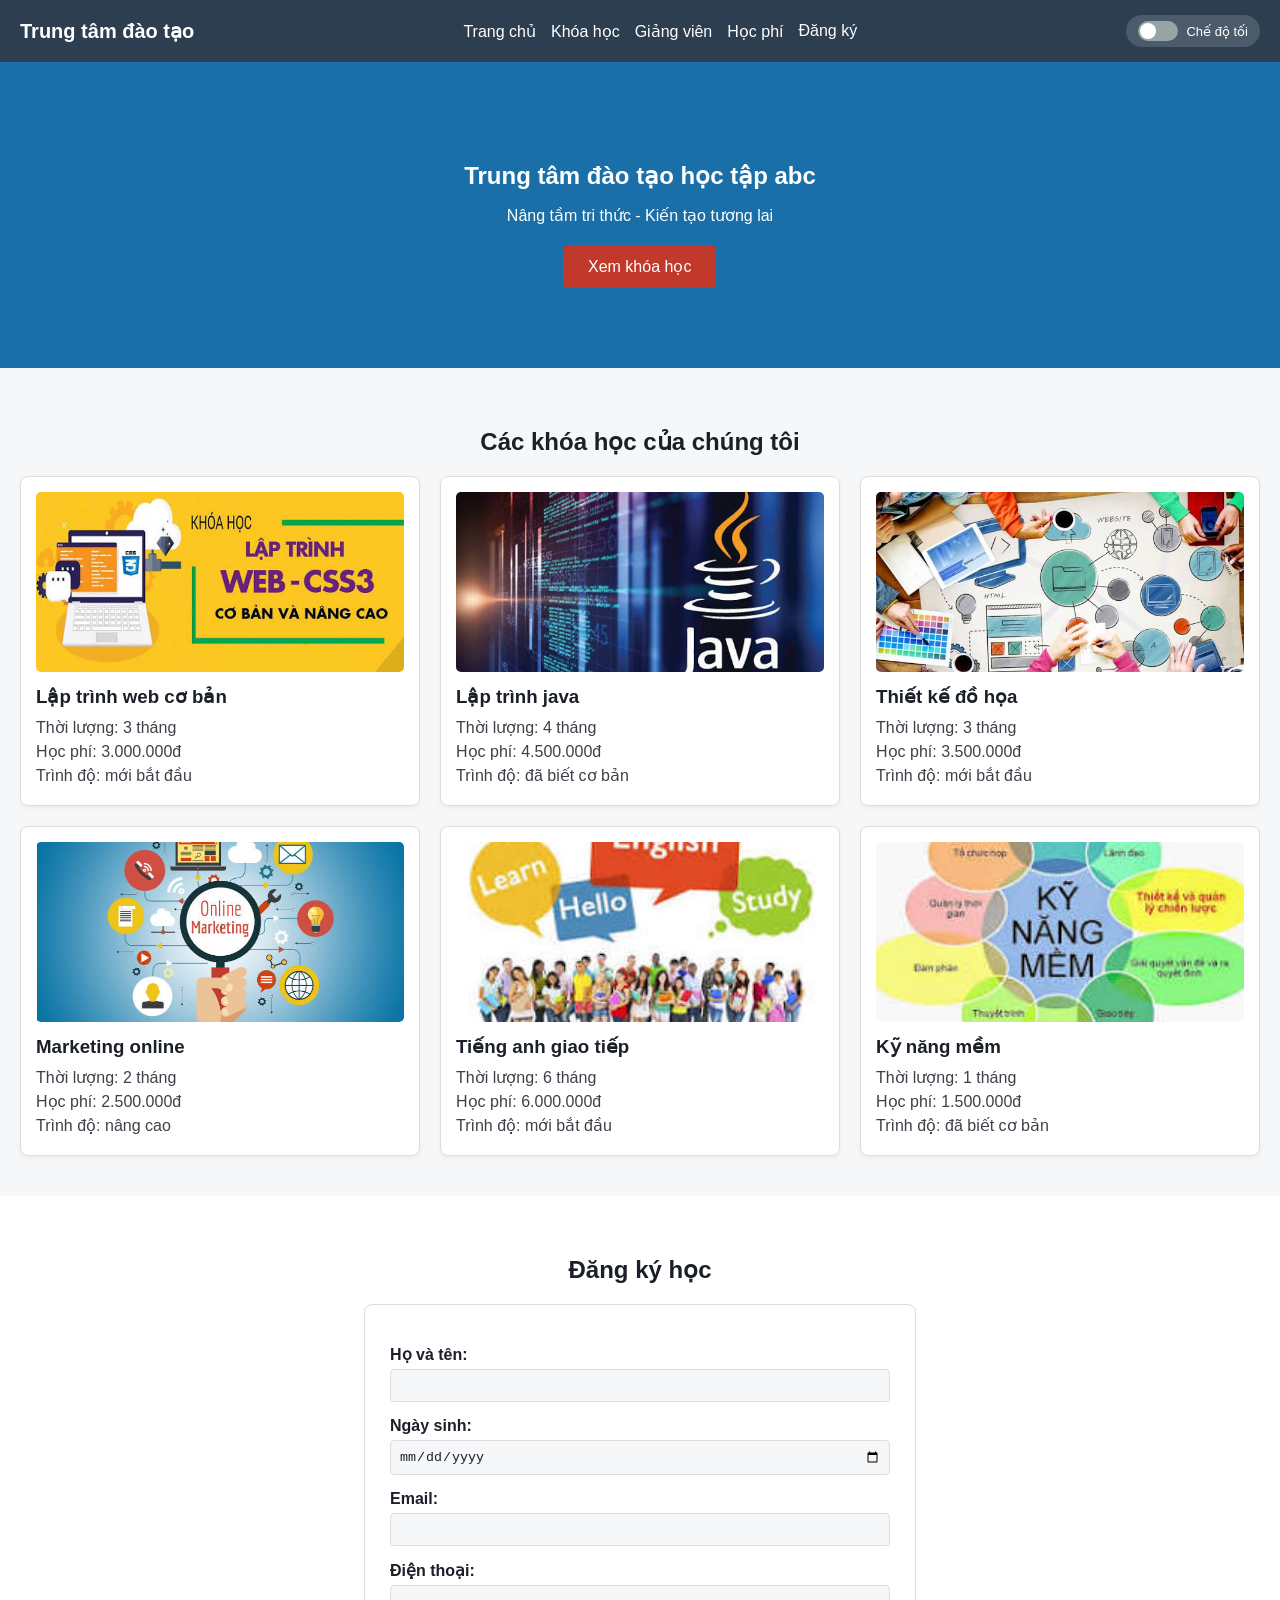
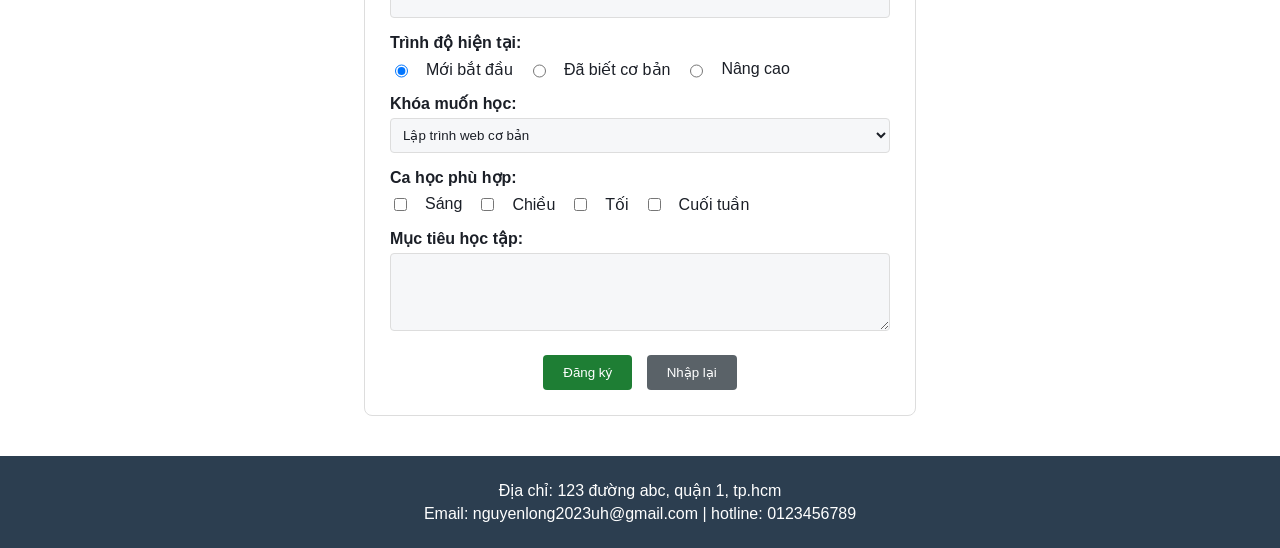
==== index.html @ 1554e59b "doi ten file thanh index.html" ====
<!DOCTYPE html>
<html lang="vi">
<head>
    <meta charset="UTF-8">
    <meta name="viewport" content="width=device-width, initial-scale=1.0">
    <meta name="description" content="trang giới thiệu trung tâm đào tạo học tập, nơi cung cấp các khóa học chất lượng.">
    <title>Trung tâm đào tạo học tập</title>
    <link rel="stylesheet" href="style.css">
    <link rel="stylesheet" href="https://cdnjs.cloudflare.com/ajax/libs/animate.css/4.1.1/animate.min.css"/>
</head>
<body class="nen">

    <header class="header">
        <div class="logo">Trung tâm đào tạo</div>
        
        <nav class="menu">
            <a href="#">Trang chủ</a>
            <a href="#">Khóa học</a>
            <a href="#">Giảng viên</a>
            <a href="#">Học phí</a>
            <a href="#dangky">Đăng ký</a>
        </nav>

        <div class="hop-cong-tac">
            <label class="cong-tac">
                <input id="toi" type="checkbox" name="lo" />
                <span class="truot"></span>
                <span class="chu-cong-tac">Chế độ tối</span>
            </label>
        </div>
    </header>

    <main>

        <section class="banner">
            <h1 class="animate__animated animate__bounce">Trung tâm đào tạo học tập abc</h1>
            <p>Nâng tầm tri thức - Kiến tạo tương lai</p>
            <a href="#khoahoc" class="nut-banner animate__animated animate__pulse">Xem khóa học</a>
        </section>

        <section id="khoahoc" class="khoa-hoc">
            <h2>Các khóa học của chúng tôi</h2>
            <div class="danh-sach-khoa">
                
                <article class="the-khoa animate__animated animate__fadeInUp">
                    <img src="img/1.jpg" alt="ảnh khóa học lập trình web cơ bản">
                    <h3>Lập trình web cơ bản</h3>
                    <p>Thời lượng: 3 tháng</p>
                    <p>Học phí: 3.000.000đ</p>
                    <p>Trình độ: mới bắt đầu</p>
                </article>

                <article class="the-khoa animate__animated animate__fadeInUp">
                    <img src="img/2.jpg" alt="ảnh khóa học lập trình java">
                    <h3>Lập trình java</h3>
                    <p>Thời lượng: 4 tháng</p>
                    <p>Học phí: 4.500.000đ</p>
                    <p>Trình độ: đã biết cơ bản</p>
                </article>

                <article class="the-khoa animate__animated animate__fadeInUp">
                    <img src="img/3.jpg" alt="ảnh khóa học thiết kế đồ họa">
                    <h3>Thiết kế đồ họa</h3>
                    <p>Thời lượng: 3 tháng</p>
                    <p>Học phí: 3.500.000đ</p>
                    <p>Trình độ: mới bắt đầu</p>
                </article>

                <article class="the-khoa animate__animated animate__fadeInUp">
                    <img src="img/4.jpg" alt="ảnh khóa học marketing online">
                    <h3>Marketing online</h3>
                    <p>Thời lượng: 2 tháng</p>
                    <p>Học phí: 2.500.000đ</p>
                    <p>Trình độ: nâng cao</p>
                </article>

                <article class="the-khoa animate__animated animate__fadeInUp">
                    <img src="img/5.jpg" alt="ảnh khóa học tiếng anh giao tiếp">
                    <h3>Tiếng anh giao tiếp</h3>
                    <p>Thời lượng: 6 tháng</p>
                    <p>Học phí: 6.000.000đ</p>
                    <p>Trình độ: mới bắt đầu</p>
                </article>

                <article class="the-khoa animate__animated animate__fadeInUp">
                    <img src="img/6.jpg" alt="ảnh khóa học kỹ năng mềm">
                    <h3>Kỹ năng mềm</h3>
                    <p>Thời lượng: 1 tháng</p>
                    <p>Học phí: 1.500.000đ</p>
                    <p>Trình độ: đã biết cơ bản</p>
                </article>

            </div>
        </section>

        <section id="dangky" class="dang-ky">
            <h2>Đăng ký học</h2>
            <form action="#" method="post">
                
                <label for="hoten">Họ và tên:</label>
                <input type="text" id="hoten" name="hoten" required>

                <label for="ngaysinh">Ngày sinh:</label>
                <input type="date" id="ngaysinh" name="ngaysinh" required>

                <label for="email">Email:</label>
                <input type="email" id="email" name="email" required>

                <label for="dienthoai">Điện thoại:</label>
                <input type="tel" id="dienthoai" name="dienthoai" required>

                <label>Trình độ hiện tại:</label>
                <div class="nhom-radio">
                    <input type="radio" id="moi-bat-dau" name="trinhdo" value="moi bat dau" checked>
                    <label for="moi-bat-dau">Mới bắt đầu</label>

                    <input type="radio" id="da-biet" name="trinhdo" value="da biet co ban">
                    <label for="da-biet">Đã biết cơ bản</label>

                    <input type="radio" id="nang-cao" name="trinhdo" value="nang cao">
                    <label for="nang-cao">Nâng cao</label>
                </div>

                <label for="khoahoc">Khóa muốn học:</label>
                <select id="khoahoc" name="khoahoc">
                    <option value="web">Lập trình web cơ bản</option>
                    <option value="java">Lập trình java</option>
                    <option value="do hoa">Thiết kế đồ họa</option>
                    <option value="marketing">Marketing online</option>
                    <option value="tieng anh">Tiếng anh giao tiếp</option>
                    <option value="ky nang">Kỹ năng mềm</option>
                </select>

                <label>Ca học phù hợp:</label>
                <div class="nhom-checkbox">
                    <input type="checkbox" id="ca-sang" name="ca-sang" value="sang">
                    <label for="ca-sang">Sáng</label>

                    <input type="checkbox" id="ca-chieu" name="ca-chieu" value="chieu">
                    <label for="ca-chieu">Chiều</label>

                    <input type="checkbox" id="ca-toi" name="ca-toi" value="toi">
                    <label for="ca-toi">Tối</label>

                    <input type="checkbox" id="ca-cuoi-tuan" name="ca-cuoi-tuan" value="cuoi tuan">
                    <label for="ca-cuoi-tuan">Cuối tuần</label>
                </div>

                <label for="muctieu">Mục tiêu học tập:</label>
                <textarea id="muctieu" name="muctieu" rows="4"></textarea>

                <div class="nhom-nut">
                    <button type="submit">Đăng ký</button>
                    <button type="reset">Nhập lại</button>
                </div>

            </form>
        </section>

    </main>

    <footer class="footer">
        <p>Địa chỉ: 123 đường abc, quận 1, tp.hcm</p>
        <p>Email: nguyenlong2023uh@gmail.com | hotline: 0123456789</p>
    </footer>

</body>
</html>
---- style.css ----
:root {
    --nen: #f6f7f9;
    --chu: #1b1f27;
    --nen-the: #ffffff;
    --vien: #dddddd;
    --chinh: #2c3e50;
    --chinh-dam: #1a252f;
    --phu: #1a6fa8;
    --nut-chinh: #1e7e34;
    --nut-reset: #5a6268;
    --mau-vang: #f1c40f;
    --mau-do: #c0392b;
    --mau-do-dam: #96281b;
    --mau-xam: #95a5a6;
    --mau-trang: #ffffff;
    --mau-den: #000000;
    --bong: rgba(0, 0, 0, 0.05);
    --bong-nut: rgba(0, 0, 0, 0.1);
}

body:has(#toi:checked) {
    --nen: #141414;
    --chu: #ffffff;
    --nen-the: #2a2a2a;
    --vien: #444444;
    --chinh: #000000;
    --chinh-dam: #333333;
    --phu: #2980b9;
    --bong: rgba(0, 0, 0, 0.4);
}

body.nen {
    margin: 0;
    font-family: Arial, sans-serif;
    background: var(--nen);
    color: var(--chu);
    transition: background-color 0.3s ease, color 0.3s ease;
}

.header {
    background-color: var(--chinh);
    color: var(--mau-trang);
    padding: 15px 20px;
    display: flex;
    justify-content: space-between;
    align-items: center;
    flex-wrap: wrap;
    gap: 15px;
}

.header .logo {
    font-size: 20px;
    font-weight: bold;
}

.menu {
    display: flex;
    gap: 15px;
}

.menu a {
    color: var(--mau-trang);
    text-decoration: none;
}

.menu a:hover {
    color: var(--mau-vang);
}

.hop-cong-tac {
    display: flex;
    align-items: center;
}

.cong-tac {
    display: flex;
    align-items: center;
    gap: 8px;
    cursor: pointer;
    background: rgba(255, 255, 255, 0.15);
    padding: 6px 12px;
    border-radius: 20px;
}

.cong-tac input {
    display: none;
}

.truot {
    width: 40px;
    height: 20px;
    background: var(--mau-xam);
    border-radius: 20px;
    position: relative;
    transition: background 0.3s;
}

.truot::before {
    content: "";
    position: absolute;
    width: 16px;
    height: 16px;
    background: var(--mau-trang);
    border-radius: 50%;
    top: 2px;
    left: 2px;
    transition: left 0.3s;
}

.cong-tac input:checked + .truot {
    background: var(--mau-vang);
}

.cong-tac input:checked + .truot::before {
    left: 22px;
}

.chu-cong-tac {
    font-size: 13px;
    color: var(--mau-trang);
}

.banner {
    background-color: var(--phu);
    color: var(--mau-trang);
    text-align: center;
    padding: 80px 20px;
    transition: background-color 0.3s ease;
}

.banner h1 {
    margin-bottom: 10px;
}

.banner p {
    margin-bottom: 20px;
}

.nut-banner {
    background-color: var(--mau-do);
    color: var(--mau-trang);
    padding: 12px 25px;
    text-decoration: none;
    border-radius: 5px;
    display: inline-block;
}

.nut-banner:hover {
    background-color: var(--mau-do-dam);
}

.khoa-hoc {
    padding: 40px 20px;
    text-align: center;
}

.danh-sach-khoa {
    display: grid;
    grid-template-columns: 1fr;
    gap: 20px;
    margin-top: 20px;
}

.the-khoa {
    background-color: var(--nen-the);
    border: 1px solid var(--vien);
    border-radius: 8px;
    padding: 15px;
    text-align: left;
    box-shadow: 0 2px 5px var(--bong);
    transition: background-color 0.3s, border-color 0.3s;
}

.the-khoa img {
    width: 100%;
    height: 180px;
    object-fit: cover;
    border-radius: 5px;
}

.the-khoa h3 {
    margin: 10px 0;
}

.the-khoa p {
    margin: 5px 0;
    color: var(--chu);
    opacity: 0.85;
}

.dang-ky {
    background-color: var(--nen-the);
    padding: 40px 20px;
    text-align: center;
    transition: background-color 0.3s;
}

form {
    max-width: 500px;
    margin: 0 auto;
    text-align: left;
    background-color: var(--nen-the);
    padding: 25px;
    border-radius: 8px;
    border: 1px solid var(--vien);
}

form label {
    display: block;
    margin-top: 15px;
    font-weight: bold;
}

form input[type="text"],
form input[type="date"],
form input[type="email"],
form input[type="tel"],
form select,
form textarea {
    width: 100%;
    padding: 8px;
    margin-top: 5px;
    border: 1px solid var(--vien);
    border-radius: 4px;
    box-sizing: border-box;
    background-color: var(--nen);
    color: var(--chu);
}

.nhom-radio,
.nhom-checkbox {
    margin-top: 8px;
    display: flex;
    gap: 15px;
    flex-wrap: wrap;
}

.nhom-radio label,
.nhom-checkbox label {
    display: inline;
    font-weight: normal;
    margin-top: 0;
}

.nhom-nut {
    margin-top: 20px;
    text-align: center;
}

.nhom-nut button {
    padding: 10px 20px;
    margin: 0 5px;
    border: none;
    border-radius: 4px;
    cursor: pointer;
    color: var(--mau-trang);
}

.nhom-nut button[type="submit"] {
    background-color: var(--nut-chinh);
}

.nhom-nut button[type="reset"] {
    background-color: var(--nut-reset);
}

.footer {
    background-color: var(--chinh);
    color: var(--mau-trang);
    text-align: center;
    padding: 20px;
    transition: background-color 0.3s;
}

.footer p {
    margin: 5px 0;
}

@media (min-width: 576px) {
    .danh-sach-khoa {
        grid-template-columns: repeat(2, 1fr);
    }
}

@media (min-width: 768px) {
    .danh-sach-khoa {
        grid-template-columns: repeat(3, 1fr);
    }
}

@media (max-width: 767px) {
    .header {
        flex-direction: column;
        align-items: flex-start;
    }

    .menu {
        flex-direction: column;
        gap: 8px;
    }
}
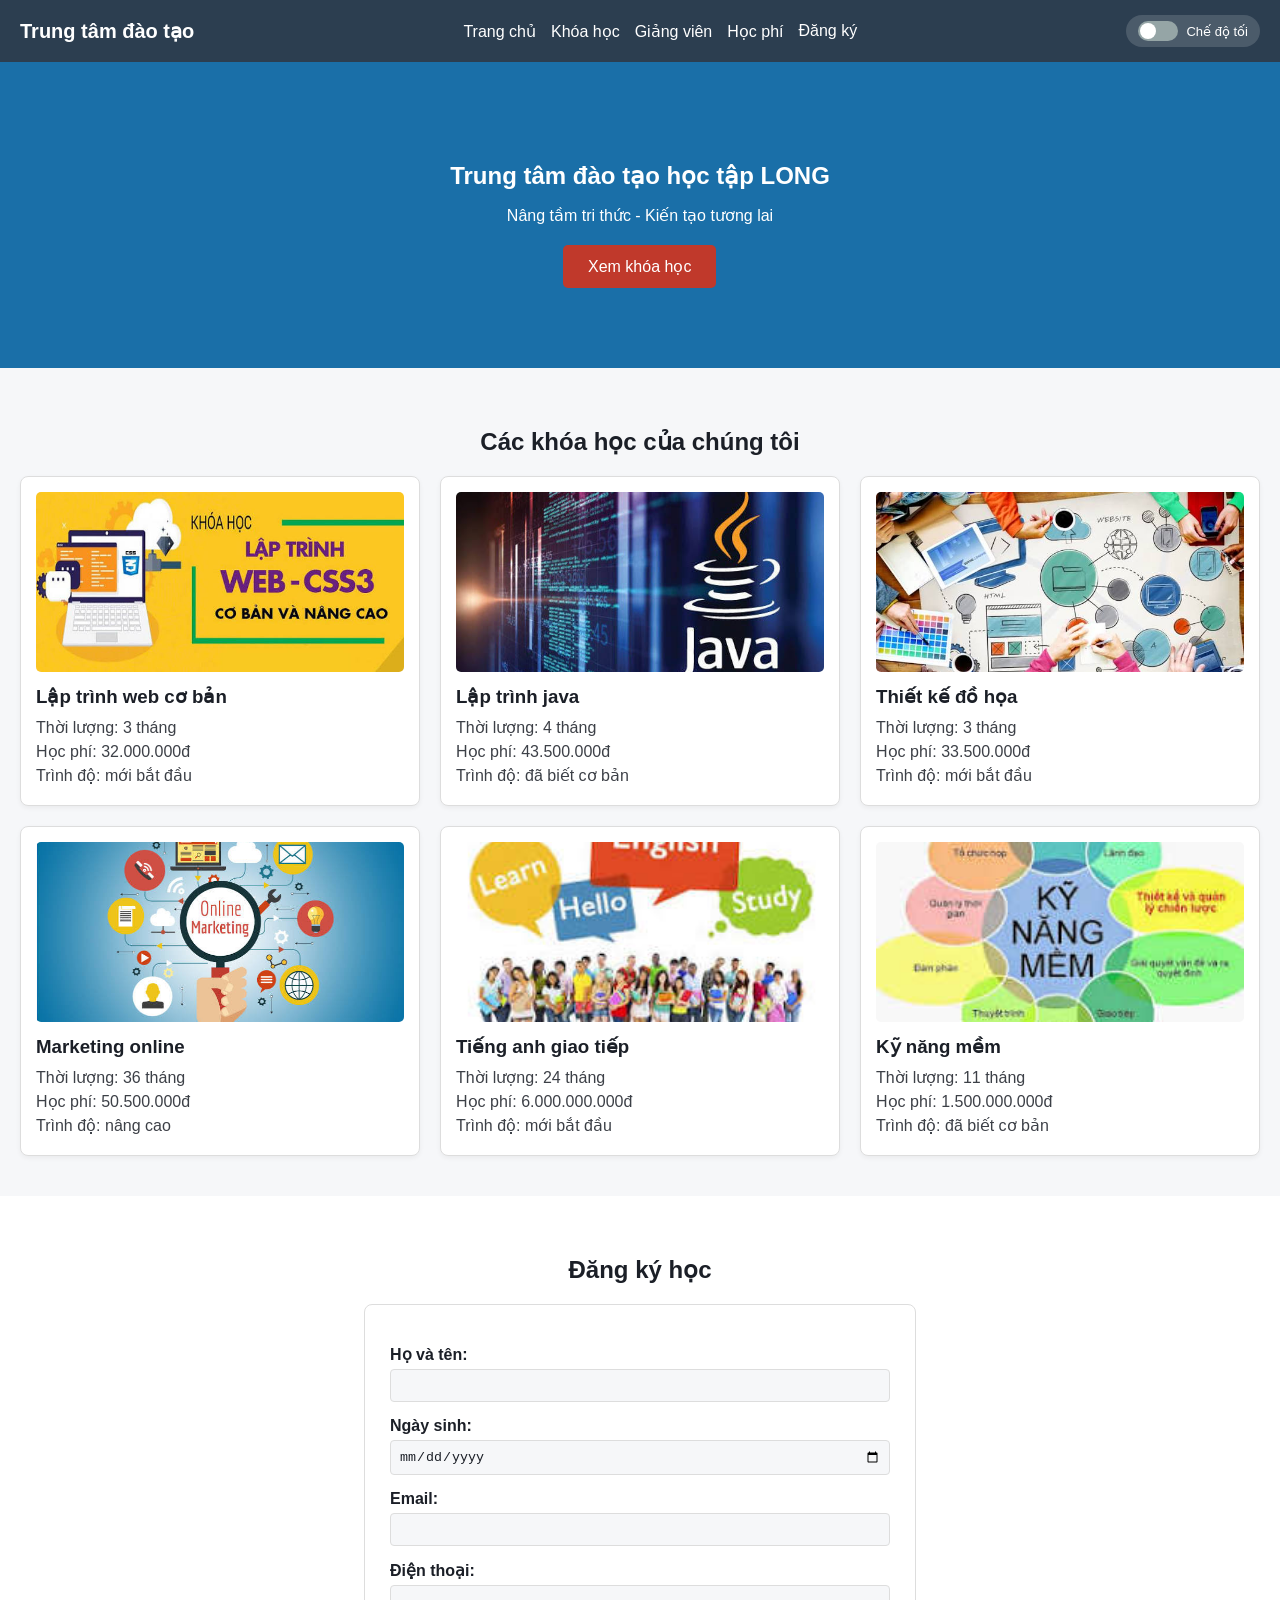
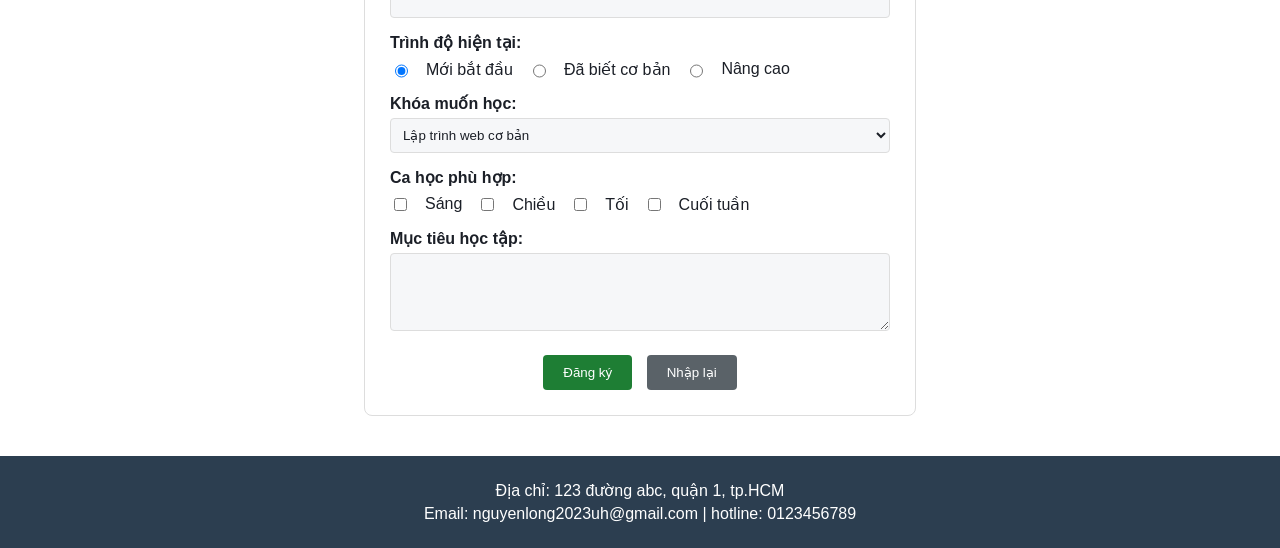
==== commit c46f5cd0: "cap nhat code" ====
--- a/index.html
+++ b/index.html
@@ -1,18 +1,21 @@
 <!DOCTYPE html>
 <html lang="vi">
+
 <head>
     <meta charset="UTF-8">
     <meta name="viewport" content="width=device-width, initial-scale=1.0">
-    <meta name="description" content="trang giới thiệu trung tâm đào tạo học tập, nơi cung cấp các khóa học chất lượng.">
-    <title>Trung tâm đào tạo học tập</title>
+    <meta name="description"
+        content="trang giới thiệu trung tâm đào tạo học tập, nơi cung cấp các khóa học chất lượng.">
+    <title>Trung tâm đào tạo học tập LONG</title>
     <link rel="stylesheet" href="style.css">
-    <link rel="stylesheet" href="https://cdnjs.cloudflare.com/ajax/libs/animate.css/4.1.1/animate.min.css"/>
+    <link rel="stylesheet" href="https://cdnjs.cloudflare.com/ajax/libs/animate.css/4.1.1/animate.min.css" />
 </head>
+
 <body class="nen">
 
     <header class="header">
         <div class="logo">Trung tâm đào tạo</div>
-        
+
         <nav class="menu">
             <a href="#">Trang chủ</a>
             <a href="#">Khóa học</a>
@@ -33,7 +36,7 @@
     <main>
 
         <section class="banner">
-            <h1 class="animate__animated animate__bounce">Trung tâm đào tạo học tập abc</h1>
+            <h1 class="animate__animated animate__bounce">Trung tâm đào tạo học tập LONG</h1>
             <p>Nâng tầm tri thức - Kiến tạo tương lai</p>
             <a href="#khoahoc" class="nut-banner animate__animated animate__pulse">Xem khóa học</a>
         </section>
@@ -41,12 +44,12 @@
         <section id="khoahoc" class="khoa-hoc">
             <h2>Các khóa học của chúng tôi</h2>
             <div class="danh-sach-khoa">
-                
+
                 <article class="the-khoa animate__animated animate__fadeInUp">
                     <img src="img/1.jpg" alt="ảnh khóa học lập trình web cơ bản">
                     <h3>Lập trình web cơ bản</h3>
                     <p>Thời lượng: 3 tháng</p>
-                    <p>Học phí: 3.000.000đ</p>
+                    <p>Học phí: 32.000.000đ</p>
                     <p>Trình độ: mới bắt đầu</p>
                 </article>
 
@@ -54,7 +57,7 @@
                     <img src="img/2.jpg" alt="ảnh khóa học lập trình java">
                     <h3>Lập trình java</h3>
                     <p>Thời lượng: 4 tháng</p>
-                    <p>Học phí: 4.500.000đ</p>
+                    <p>Học phí: 43.500.000đ</p>
                     <p>Trình độ: đã biết cơ bản</p>
                 </article>
 
@@ -62,31 +65,31 @@
                     <img src="img/3.jpg" alt="ảnh khóa học thiết kế đồ họa">
                     <h3>Thiết kế đồ họa</h3>
                     <p>Thời lượng: 3 tháng</p>
-                    <p>Học phí: 3.500.000đ</p>
+                    <p>Học phí: 33.500.000đ</p>
                     <p>Trình độ: mới bắt đầu</p>
                 </article>
 
                 <article class="the-khoa animate__animated animate__fadeInUp">
                     <img src="img/4.jpg" alt="ảnh khóa học marketing online">
                     <h3>Marketing online</h3>
-                    <p>Thời lượng: 2 tháng</p>
-                    <p>Học phí: 2.500.000đ</p>
+                    <p>Thời lượng: 36 tháng</p>
+                    <p>Học phí: 50.500.000đ</p>
                     <p>Trình độ: nâng cao</p>
                 </article>
 
                 <article class="the-khoa animate__animated animate__fadeInUp">
                     <img src="img/5.jpg" alt="ảnh khóa học tiếng anh giao tiếp">
                     <h3>Tiếng anh giao tiếp</h3>
-                    <p>Thời lượng: 6 tháng</p>
-                    <p>Học phí: 6.000.000đ</p>
+                    <p>Thời lượng: 24 tháng</p>
+                    <p>Học phí: 6.000.000.000đ</p>
                     <p>Trình độ: mới bắt đầu</p>
                 </article>
 
                 <article class="the-khoa animate__animated animate__fadeInUp">
                     <img src="img/6.jpg" alt="ảnh khóa học kỹ năng mềm">
                     <h3>Kỹ năng mềm</h3>
-                    <p>Thời lượng: 1 tháng</p>
-                    <p>Học phí: 1.500.000đ</p>
+                    <p>Thời lượng: 11 tháng</p>
+                    <p>Học phí: 1.500.000.000đ</p>
                     <p>Trình độ: đã biết cơ bản</p>
                 </article>
 
@@ -96,7 +99,7 @@
         <section id="dangky" class="dang-ky">
             <h2>Đăng ký học</h2>
             <form action="#" method="post">
-                
+
                 <label for="hoten">Họ và tên:</label>
                 <input type="text" id="hoten" name="hoten" required>
 
@@ -160,9 +163,10 @@
     </main>
 
     <footer class="footer">
-        <p>Địa chỉ: 123 đường abc, quận 1, tp.hcm</p>
+        <p>Địa chỉ: 123 đường abc, quận 1, tp.HCM</p>
         <p>Email: nguyenlong2023uh@gmail.com | hotline: 0123456789</p>
     </footer>
 
 </body>
+
 </html>
--- a/style.css
+++ b/style.css
@@ -107,11 +107,11 @@
     transition: left 0.3s;
 }
 
-.cong-tac input:checked + .truot {
+.cong-tac input:checked+.truot {
     background: var(--mau-vang);
 }
 
-.cong-tac input:checked + .truot::before {
+.cong-tac input:checked+.truot::before {
     left: 22px;
 }
 
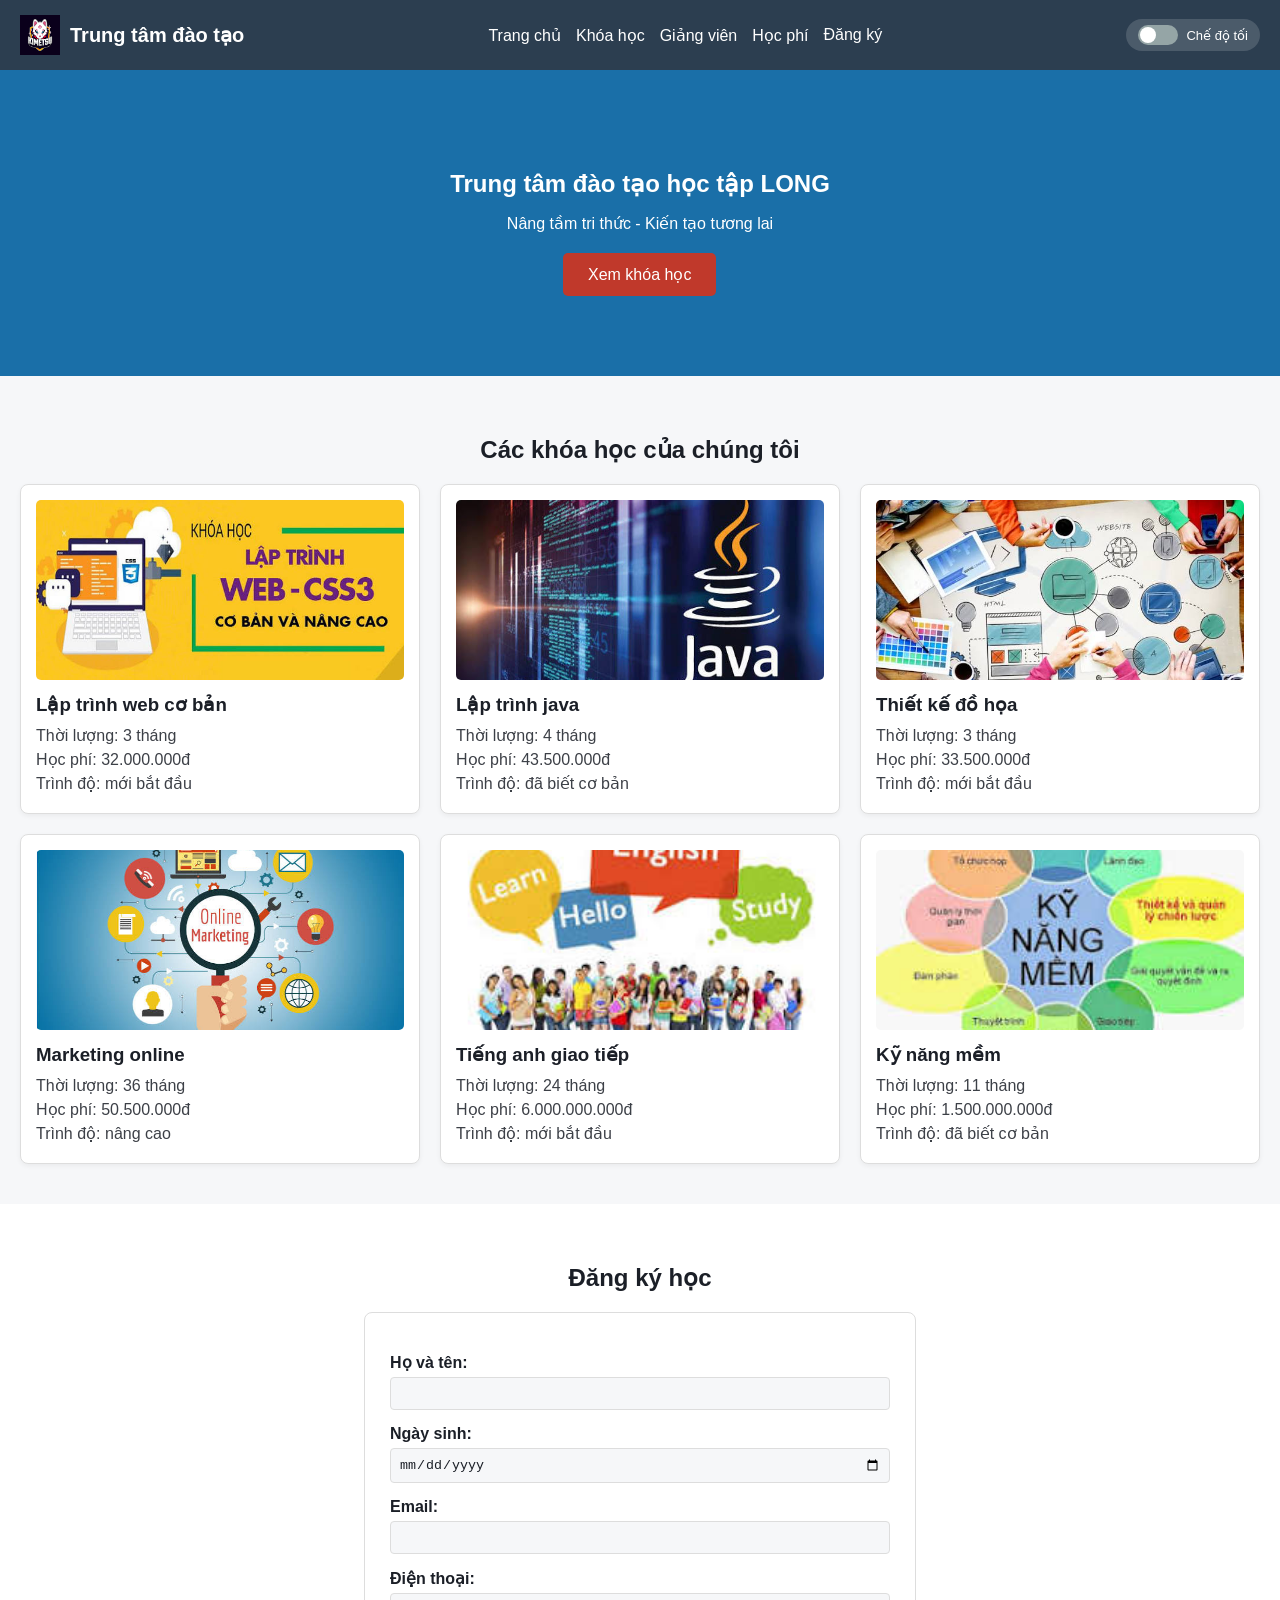
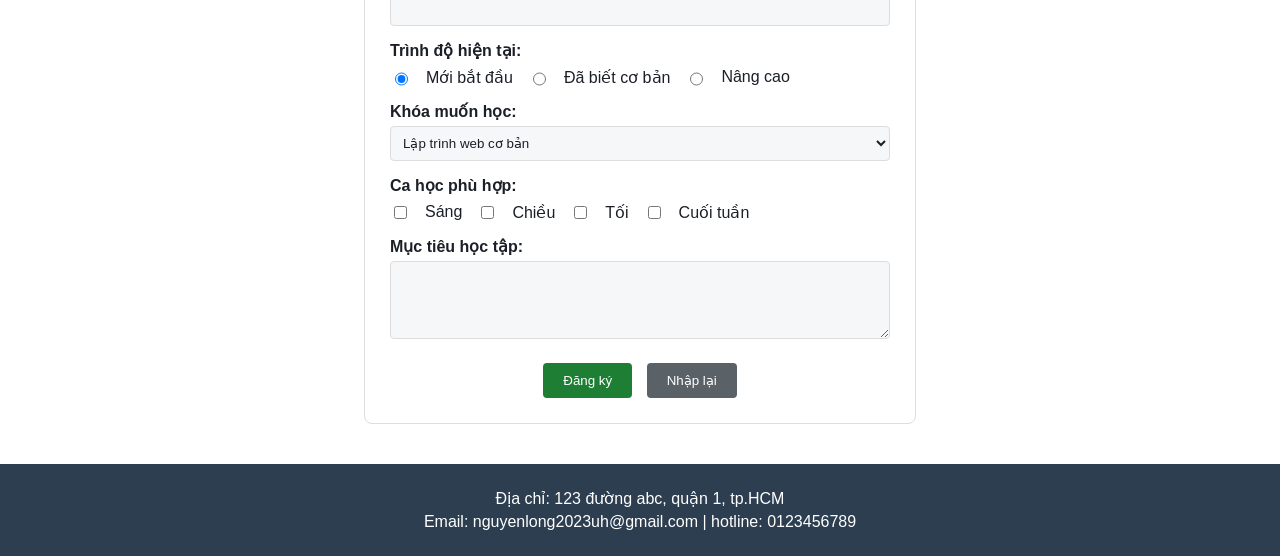
==== commit 1c3a041b: "capnhat" ====
--- a/index.html
+++ b/index.html
@@ -7,6 +7,7 @@
     <meta name="description"
         content="trang giới thiệu trung tâm đào tạo học tập, nơi cung cấp các khóa học chất lượng.">
     <title>Trung tâm đào tạo học tập LONG</title>
+    <link rel="icon" href="img/logo.png">
     <link rel="stylesheet" href="style.css">
     <link rel="stylesheet" href="https://cdnjs.cloudflare.com/ajax/libs/animate.css/4.1.1/animate.min.css" />
 </head>
@@ -14,7 +15,10 @@
 <body class="nen">
 
     <header class="header">
-        <div class="logo">Trung tâm đào tạo</div>
+        <div class="logo">
+            <img src="img/logo.png" alt="logo trung tâm" width="40" height="40">
+            Trung tâm đào tạo
+        </div>
 
         <nav class="menu">
             <a href="#">Trang chủ</a>
@@ -46,7 +50,7 @@
             <div class="danh-sach-khoa">
 
                 <article class="the-khoa animate__animated animate__fadeInUp">
-                    <img src="img/1.jpg" alt="ảnh khóa học lập trình web cơ bản">
+                    <img src="img/1.jpg" alt="lập trình web cơ bản">
                     <h3>Lập trình web cơ bản</h3>
                     <p>Thời lượng: 3 tháng</p>
                     <p>Học phí: 32.000.000đ</p>
@@ -54,7 +58,7 @@
                 </article>
 
                 <article class="the-khoa animate__animated animate__fadeInUp">
-                    <img src="img/2.jpg" alt="ảnh khóa học lập trình java">
+                    <img src="img/2.jpg" alt="java">
                     <h3>Lập trình java</h3>
                     <p>Thời lượng: 4 tháng</p>
                     <p>Học phí: 43.500.000đ</p>
@@ -62,7 +66,7 @@
                 </article>
 
                 <article class="the-khoa animate__animated animate__fadeInUp">
-                    <img src="img/3.jpg" alt="ảnh khóa học thiết kế đồ họa">
+                    <img src="img/3.jpg" alt="đồ họa tk">
                     <h3>Thiết kế đồ họa</h3>
                     <p>Thời lượng: 3 tháng</p>
                     <p>Học phí: 33.500.000đ</p>
@@ -70,7 +74,7 @@
                 </article>
 
                 <article class="the-khoa animate__animated animate__fadeInUp">
-                    <img src="img/4.jpg" alt="ảnh khóa học marketing online">
+                    <img src="img/4.jpg" alt="marketing on">
                     <h3>Marketing online</h3>
                     <p>Thời lượng: 36 tháng</p>
                     <p>Học phí: 50.500.000đ</p>
@@ -78,7 +82,7 @@
                 </article>
 
                 <article class="the-khoa animate__animated animate__fadeInUp">
-                    <img src="img/5.jpg" alt="ảnh khóa học tiếng anh giao tiếp">
+                    <img src="img/5.jpg" alt="eng giao tiếp">
                     <h3>Tiếng anh giao tiếp</h3>
                     <p>Thời lượng: 24 tháng</p>
                     <p>Học phí: 6.000.000.000đ</p>
@@ -86,7 +90,7 @@
                 </article>
 
                 <article class="the-khoa animate__animated animate__fadeInUp">
-                    <img src="img/6.jpg" alt="ảnh khóa học kỹ năng mềm">
+                    <img src="img/6.jpg" alt="knm">
                     <h3>Kỹ năng mềm</h3>
                     <p>Thời lượng: 11 tháng</p>
                     <p>Học phí: 1.500.000.000đ</p>
--- a/style.css
+++ b/style.css
@@ -51,6 +51,9 @@
 .header .logo {
     font-size: 20px;
     font-weight: bold;
+    display: flex;
+    align-items: center;
+    gap: 10px;
 }
 
 .menu {
@@ -269,7 +272,7 @@
     color: var(--mau-trang);
     text-align: center;
     padding: 20px;
-    transition: background-color 0.3s;
+    transition: background-color 0.2s;
 }
 
 .footer p {
